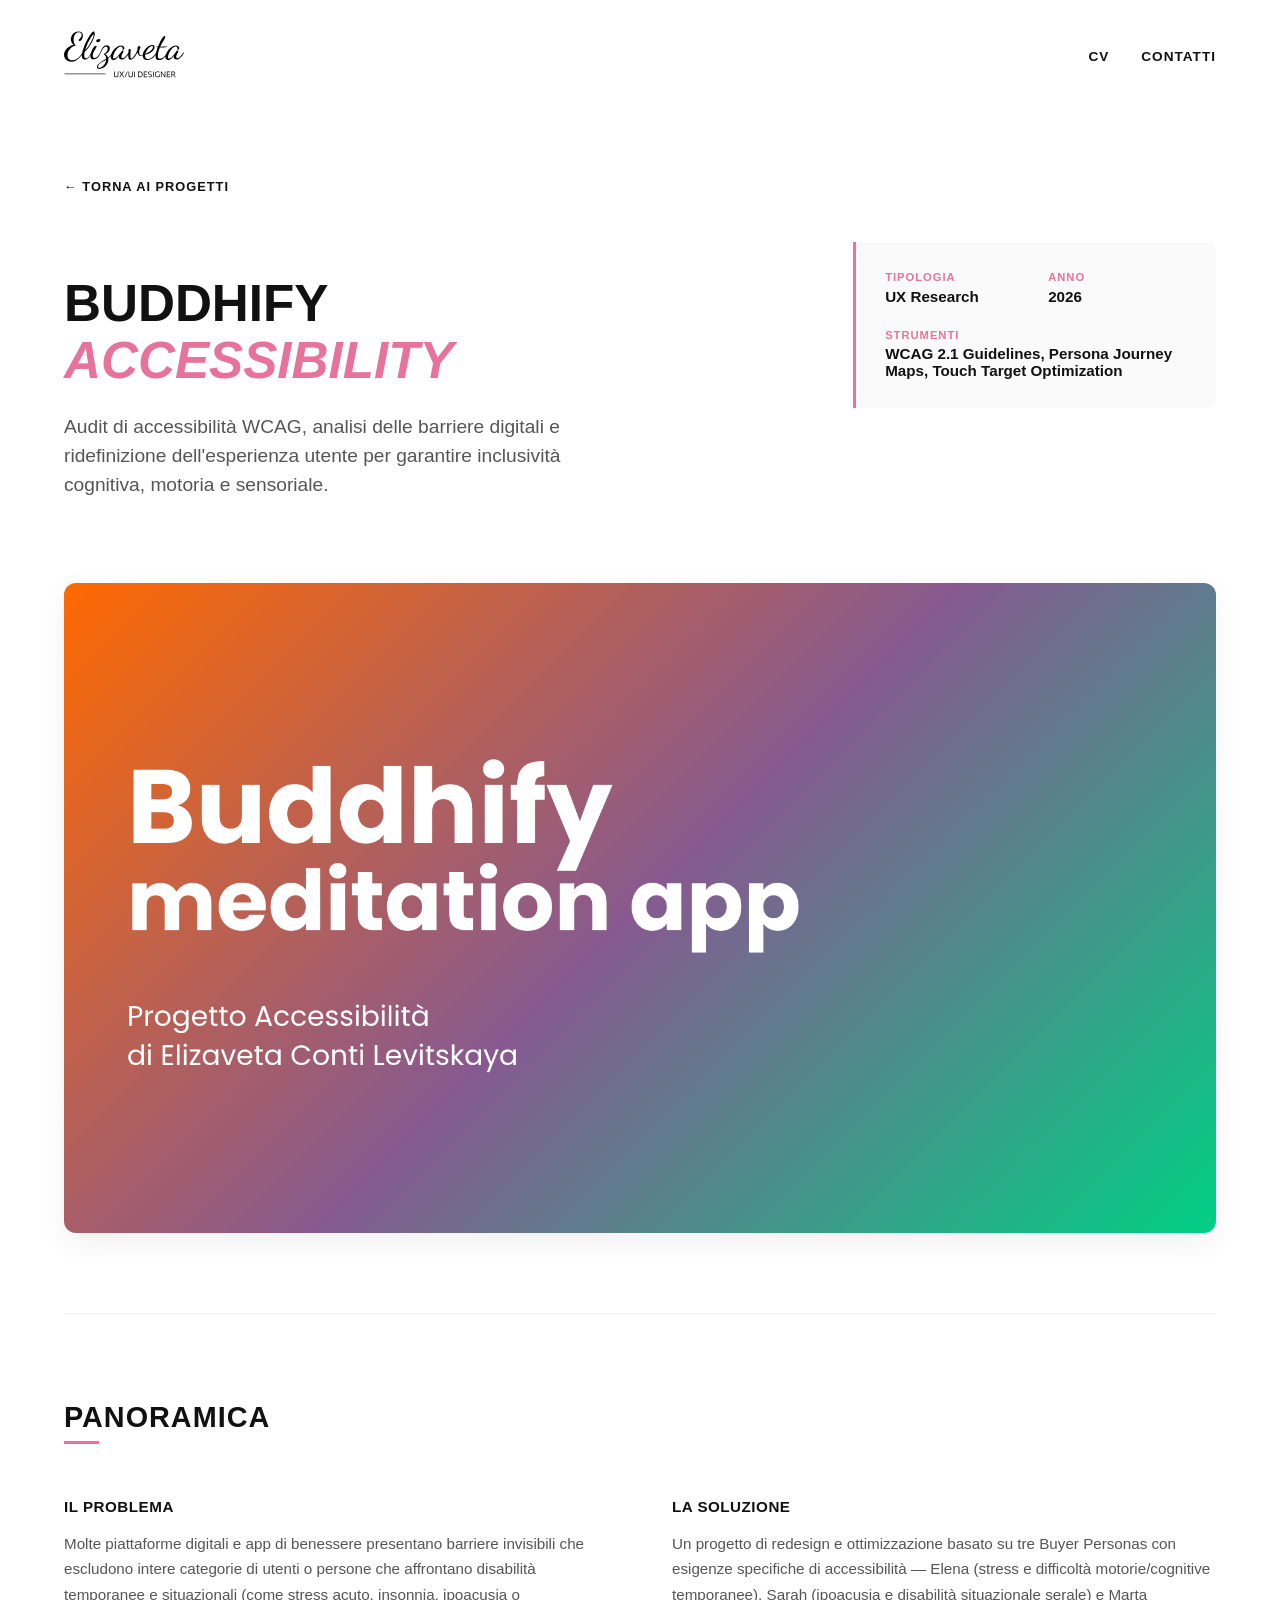
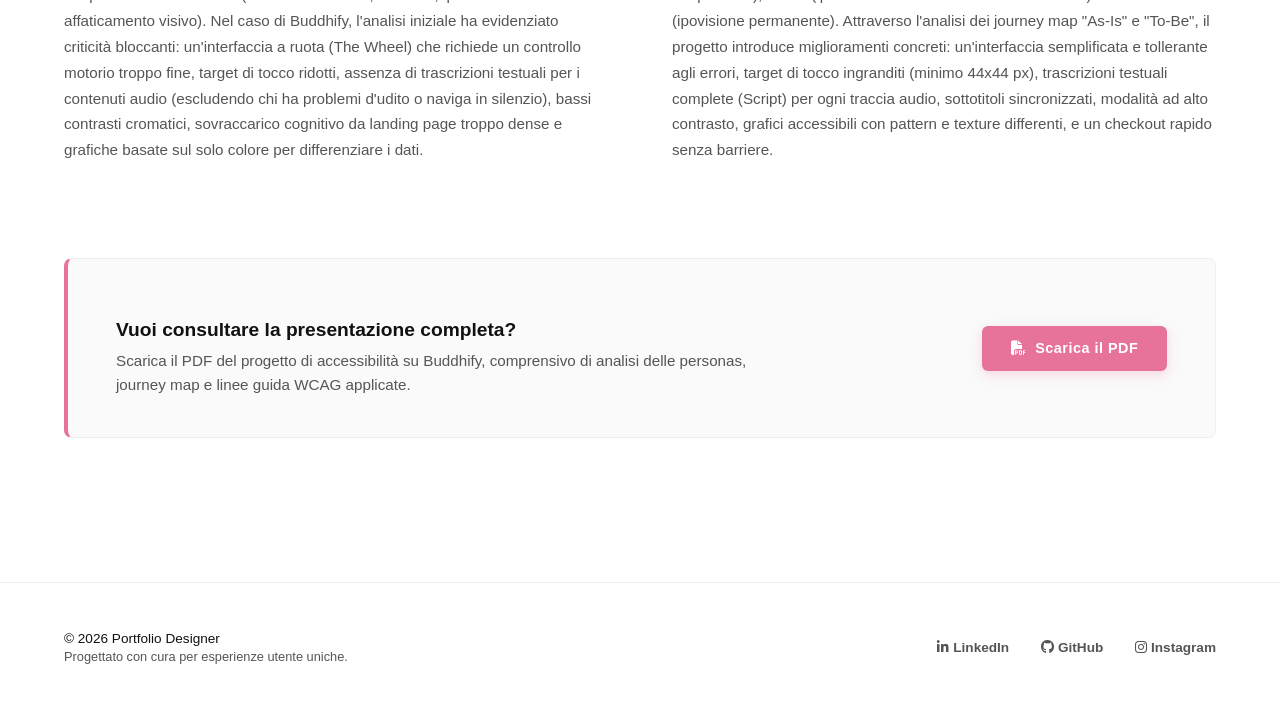
==== buddhify-accessibility.html @ 7c2b1aa5 "Add files via upload" ====
<!DOCTYPE html>
<html lang="it">
<head>
  <meta charset="UTF-8">
  <meta name="viewport" content="width=device-width, initial-scale=1.0">
  <title>Buddhify accessibility - Portfolio Designer</title>
  <link rel="icon" type="image/png" href="assets/img/favicon.jpg">
  <link rel="stylesheet" href="assets/css/main.css">
  <link rel="stylesheet" href="https://cdnjs.cloudflare.com/ajax/libs/font-awesome/6.4.0/css/all.min.css">

   <style>
  /* Stile diretto per il box e il pulsante di download */
  .project-download-section {
    margin-top: 5rem;
    margin-bottom: 3rem;
  }
  .project-download-section .download-card {
    background: #fafafa;
    border: 1px solid #eeeeee;
    border-left: 4px solid #e7739a;
    border-radius: 8px;
    padding: 2.5rem 3rem;
    display: flex;
    justify-content: space-between;
    align-items: center;
    gap: 2rem;
    flex-wrap: wrap;
  }
  .project-download-section .download-info {
    flex: 1;
    min-width: 280px;
  }
  .project-download-section .download-info h3 {
    font-size: 1.2rem;
    font-weight: 700;
    color: #111111;
    margin-bottom: 0.5rem;
  }
  .project-download-section .download-info p {
    font-size: 0.95rem;
    color: #555555;
    line-height: 1.6;
    margin: 0;
  }
  .project-download-section .btn-download {
    display: inline-flex;
    align-items: center;
    gap: 0.6rem;
    background-color: #e7739a;
    color: #ffffff;
    padding: 0.9rem 1.8rem;
    border-radius: 6px;
    font-size: 0.9rem;
    font-weight: 700;
    text-decoration: none;
    letter-spacing: 0.5px;
    transition: all 0.3s ease;
    box-shadow: 0 4px 12px rgba(231, 115, 154, 0.25);
  }
  .project-download-section .btn-download:hover {
    background-color: #d65c85;
    transform: translateY(-2px);
    box-shadow: 0 6px 16px rgba(231, 115, 154, 0.35);
  }
</style>

</head>

<body>

  <!-- Navbar Comune -->
  <header class="navbar">
    <div class="nav-container">
        <a href="index.html" class="logo">
            <img src="assets/img/logo.svg" alt="Logo Portfolio" style="height: 65px; width: auto; display: block; max-height: none;"> 
        </a> 
        <nav class="nav-links">
            <a href="cv.html">CV</a>
            <a href="contatti.html">CONTATTI</a>
        </nav>
    </div>
</header>

  <!-- Contenuto Pagina Progetto -->
  <main class="project-detail">
    <div class="container">
      
      <!-- Link Torna Indietro -->
      <a href="index.html#progetti" class="back-link">← TORNA AI PROGETTI</a>

      <!-- Hero del Progetto: Titolo a sinistra e Metadata a destra -->
      <div class="project-hero-grid">
        <div class="project-title-area">
          <h1>BUDDHIFY<br><span class="highlight">ACCESSIBILITY</span></h1>
          <p class="project-subtitle">Audit di accessibilità WCAG, analisi delle barriere digitali e ridefinizione dell'esperienza utente per garantire inclusività cognitiva, motoria e sensoriale.</p>
        </div>
        
        <div class="project-meta">
          <div class="meta-item">
            <span class="meta-label">TIPOLOGIA</span>
            <span class="meta-value">UX Research</span>
          </div>
          <div class="meta-item">
            <span class="meta-label">ANNO</span>
            <span class="meta-value">2026</span>
          </div>
          <div class="meta-item full-width">
            <span class="meta-label">STRUMENTI</span>
            <span class="meta-value">WCAG 2.1 Guidelines, Persona Journey Maps, Touch Target Optimization</span>
          </div>
        </div>
      </div>

      <!-- Immagine Principale in Evidenza -->
      <div class="project-main-image">
        <img src="assets/img/Buddhify accessibility.png" alt="Buddhify Accessibility">
      </div>

      <!-- Sezione Panoramica (Problema / Soluzione) -->
      <section class="project-section">
        <h2 class="section-title-line">PANORAMICA</h2>
        <div class="panoramica-grid">
          <div class="panoramica-card">
            <h3>IL PROBLEMA</h3>
            <p>Molte piattaforme digitali e app di benessere presentano barriere invisibili che escludono intere categorie di utenti o persone che affrontano disabilità temporanee e situazionali (come stress acuto, insonnia, ipoacusia o affaticamento visivo). Nel caso di Buddhify, l'analisi iniziale ha evidenziato criticità bloccanti: un'interfaccia a ruota (The Wheel) che richiede un controllo motorio troppo fine, target di tocco ridotti, assenza di trascrizioni testuali per i contenuti audio (escludendo chi ha problemi d'udito o naviga in silenzio), bassi contrasti cromatici, sovraccarico cognitivo da landing page troppo dense e grafiche basate sul solo colore per differenziare i dati.</p>
          </div>
          <div class="panoramica-card">
            <h3>LA SOLUZIONE</h3>
            <p>Un progetto di redesign e ottimizzazione basato su tre Buyer Personas con esigenze specifiche di accessibilità — Elena (stress e difficoltà motorie/cognitive temporanee), Sarah (ipoacusia e disabilità situazionale serale) e Marta (ipovisione permanente). Attraverso l'analisi dei journey map "As-Is" e "To-Be", il progetto introduce miglioramenti concreti: un'interfaccia semplificata e tollerante agli errori, target di tocco ingranditi (minimo 44x44 px), trascrizioni testuali complete (Script) per ogni traccia audio, sottotitoli sincronizzati, modalità ad alto contrasto, grafici accessibili con pattern e texture differenti, e un checkout rapido senza barriere.</p>
          </div>
        </div>
      </section>

       <!-- Sezione Download Risorsa / Progetto -->
<section class="project-download-section">
  <div class="download-card">
    <div class="download-info">
      <h3>Vuoi consultare la presentazione completa?</h3>
      <p>Scarica il PDF del progetto di accessibilità su Buddhify, comprensivo di analisi delle personas,<br> journey map e linee guida WCAG applicate.</p>
    </div>
    <a href="assets/img/PDFaccessibilita.pdf" class="btn-download" target="_blank" download>
      <i class="fas fa-file-pdf"></i> Scarica il PDF
    </a>
  </div>
</section>

    </div>
  </main>

  <!-- Footer Comune -->
  <footer class="site-footer">
  <div class="footer-content">
    <div class="footer-left">
      <p>&copy; 2026 Portfolio Designer</p>
      <p class="footer-subtitle">Progettato con cura per esperienze utente uniche.</p>
    </div>
    
    <div class="footer-socials">
      <a href="https://www.linkedin.com/in/elizavetacontil" target="_blank" rel="noopener noreferrer"><i class="fab fa-linkedin-in"></i> LinkedIn</a>
      <a href="https://github.com/lisslevi27-design" target="_blank" rel="noopener noreferrer"><i class="fab fa-github"></i> GitHub</a>
      <a href="https://www.instagram.com/_eli_zavet27?vrfl=MXU3d2oxdzdpNnNm&utm_source=qr" target="_blank" rel="noopener noreferrer"><i class="fab fa-instagram"></i> Instagram</a>
    </div>
  </div>
</footer>

</body>
</html>
---- assets/css/main.css ----
body {
  font-family: "Inter", sans-serif;
  color: #111111;
  background-color: #f9f9fb;
  margin: 0;
  padding: 0;
  box-sizing: border-box;
}

header.navbar {
  background-color: #ffffff;
  padding: 1.5rem 4rem;
  width: 100%;
  box-sizing: border-box;
}
header.navbar .nav-container {
  display: flex;
  justify-content: space-between;
  align-items: center;
  width: 100%;
}
header.navbar .nav-container .logo {
  display: flex;
  align-items: center;
}
header.navbar .nav-container .nav-links {
  display: flex;
  gap: 2rem;
}
header.navbar .nav-container .nav-links a {
  text-decoration: none;
  color: #111111;
  font-size: 0.85rem;
  font-weight: 600;
  letter-spacing: 1px;
  text-transform: uppercase;
  transition: color 0.3s ease;
}
header.navbar .nav-container .nav-links a:hover {
  color: #e7739a;
}

.hero {
  display: flex;
  justify-content: space-between;
  align-items: center;
  padding: 5rem 4rem;
  background-color: #ffffff;
}
.hero-content {
  max-width: 50%;
}
.hero-content h1 {
  font-size: 3.5rem;
  line-height: 1.2;
  font-weight: 800;
  margin-bottom: 1.5rem;
}
.hero-content h1 span {
  color: #e7739a;
  font-style: italic;
}
.hero-content p {
  color: #555555;
  font-size: 1.1rem;
  line-height: 1.6;
  margin-bottom: 2rem;
}
.hero-buttons {
  display: flex;
  gap: 1.5rem;
  align-items: center;
}
.hero-buttons .btn-primary {
  border: 2px solid #e7739a;
  color: #e7739a;
  padding: 1rem 1.5rem;
  border-radius: 10px;
  text-decoration: none;
  font-weight: 600;
  display: inline-flex;
  align-items: center;
  gap: 0.5rem;
  transition: all 0.3s ease;
}
.hero-buttons .btn-primary:hover {
  background-color: #e7739a;
  color: #ffffff;
}
.hero-buttons .btn-secondary {
  color: #111111;
  text-decoration: none;
  font-weight: 600;
  font-size: 1rem;
  transition: color 0.3s ease;
}
.hero-buttons .btn-secondary:hover {
  color: #e7739a;
}
.hero-buttons .btn-text {
  color: #111111;
  text-decoration: none;
  font-weight: 600;
}
.hero-buttons .btn-text:hover {
  color: #e7739a;
}
.hero-image {
  max-width: 45%;
}
.hero-image img {
  width: 100%;
  border-radius: 12px;
  -o-object-fit: cover;
     object-fit: cover;
}

.projects {
  padding: 5rem 4rem;
}
.projects .section-tag {
  color: #e7739a;
  font-size: 0.85rem;
  font-weight: 700;
  letter-spacing: 1.5px;
  text-transform: uppercase;
  margin-bottom: 0.5rem;
}
.projects h2 {
  font-size: 2.5rem;
  font-weight: 800;
  margin-bottom: 3rem;
  color: #111111;
}
.projects-grid {
  display: grid;
  grid-template-columns: repeat(3, 1fr);
  gap: 2rem;
}
.projects-grid .project-card {
  display: flex;
  flex-direction: column;
  background: #ffffff;
  border-radius: 8px;
  overflow: hidden;
  text-decoration: none;
  color: inherit;
  box-shadow: 0 4px 12px rgba(0, 0, 0, 0.03);
  transition: transform 0.3s ease, box-shadow 0.3s ease;
}
.projects-grid .project-card:hover {
  transform: translateY(-5px);
  box-shadow: 0 8px 20px rgba(0, 0, 0, 0.08);
}
.projects-grid .project-card img {
  width: 100%;
  height: 260px;
  -o-object-fit: cover;
     object-fit: cover;
  display: block;
}
.projects-grid .project-card-info {
  padding: 1.8rem;
  display: flex;
  flex-direction: column;
  gap: 0.4rem;
}
.projects-grid .project-card-info .tag {
  display: inline-block;
  align-self: flex-start;
  font-size: 0.65rem;
  font-weight: 700;
  color: #e7739a;
  background-color: rgba(231, 115, 154, 0.1);
  padding: 0.3rem 0.6rem;
  border-radius: 4px;
  margin-bottom: 0.8rem;
  text-transform: uppercase;
}
.projects-grid .project-card-info .project-header {
  display: flex;
  justify-content: space-between;
  align-items: center;
  margin-bottom: 0.5rem;
}
.projects-grid .project-card-info .project-header h3 {
  font-size: 1.5rem;
  font-weight: 700;
  color: #111111;
  margin: 0;
}
.projects-grid .project-card-info .project-header .year {
  font-size: 0.8rem;
  color: #555555;
  font-weight: 500;
}
.projects-grid .project-card-info p {
  color: #555555;
  font-size: 1rem;
  line-height: 1.4;
  margin: 0;
}

.contact {
  padding: 10rem 8rem;
  text-align: center;
  background-color: #ffffff;
}
.contact .section-tag {
  color: #e7739a;
  font-size: 0.85rem;
  font-weight: 700;
  letter-spacing: 1.5px;
  text-transform: uppercase;
  margin-bottom: 0.1rem;
}
.contact h2 {
  font-size: 2.5rem;
  font-weight: 800;
  color: #111111;
  margin-bottom: 3.5rem;
  margin-top: 0;
}
.contact-subtitle {
  font-size: 2.2rem;
  font-weight: 800;
  color: #111111;
  margin-bottom: 3rem;
  text-transform: uppercase;
}
.contact-subtitle .highlight {
  color: #e7739a;
  font-style: italic;
}
.contact .contact-action {
  display: flex;
  justify-content: center;
  align-items: center;
  gap: 3rem;
}
.contact .contact-action .btn-primary {
  background-color: #e7739a;
  color: #ffffff;
  padding: 1.6rem 2.4rem;
  border-radius: 8px;
  text-decoration: none;
  font-weight: 700;
  font-size: 0.9rem;
  letter-spacing: 1px;
  box-shadow: 0 4px 14px rgba(231, 115, 154, 0.4);
  transition: background-color 0.3s ease, transform 0.2s ease;
}
.contact .contact-action .btn-primary:hover {
  background-color: #d25f85;
  transform: translateY(-2px);
}
.contact .contact-action .direct-email-box {
  display: flex;
  flex-direction: column;
  align-items: flex-start;
  text-align: left;
  padding-left: 1.5rem;
  border-left: 1px solid #d0d0d0;
}
.contact .contact-action .direct-email-box .email-label {
  font-size: 0.7rem;
  font-weight: 600;
  color: #555555;
  letter-spacing: 0.5px;
  margin-bottom: 0.2rem;
}
.contact .contact-action .direct-email-box .email-address {
  font-size: 0.95rem;
  font-weight: 700;
  color: #111111;
}

.site-footer {
  padding: 3rem 4rem;
  background-color: #ffffff;
  border-top: 1px solid #eeeeee;
}
.site-footer .footer-content {
  display: flex;
  justify-content: space-between;
  align-items: center;
  flex-wrap: wrap;
  gap: 1.5rem;
}
.site-footer .footer-content .footer-left p {
  margin: 0;
  font-size: 0.85rem;
  color: #111111;
  font-weight: 500;
}
.site-footer .footer-content .footer-left .footer-subtitle {
  font-size: 0.8rem;
  color: #555555;
  margin-top: 0.2rem;
}
.site-footer .footer-content .footer-socials {
  display: flex;
  gap: 2rem;
}
.site-footer .footer-content .footer-socials a {
  font-size: 0.85rem;
  font-weight: 600;
  color: #555555;
  text-decoration: none;
  transition: color 0.3s ease;
}
.site-footer .footer-content .footer-socials a:hover {
  color: #e7739a;
}

.project-detail {
  padding: 4rem 0 6rem 0;
  background-color: #ffffff;
}
.project-detail .container {
  max-width: 1200px;
  margin: 0 auto;
  padding: 0 4rem;
}
.project-detail .back-link {
  display: inline-block;
  font-size: 0.8rem;
  font-weight: 700;
  color: #111111;
  text-decoration: none;
  letter-spacing: 1px;
  margin-bottom: 3rem;
  transition: color 0.3s ease;
}
.project-detail .back-link:hover {
  color: #e7739a;
}
.project-detail .project-hero-grid {
  display: grid;
  grid-template-columns: 2fr 1fr;
  gap: 4rem;
  align-items: start;
  margin-bottom: 4rem;
}
.project-detail .project-hero-grid .project-title-area h1 {
  font-size: 3.2rem;
  font-weight: 800;
  line-height: 1.1;
  color: #111111;
  margin-bottom: 1.5rem;
  text-transform: uppercase;
}
.project-detail .project-hero-grid .project-title-area h1 .highlight {
  color: #e7739a;
  font-style: italic;
}
.project-detail .project-hero-grid .project-title-area .project-subtitle {
  font-size: 1.2rem;
  color: #555555;
  line-height: 1.5;
  max-width: 550px;
}
.project-detail .project-hero-grid .project-meta {
  background: #fafafa;
  border-left: 3px solid #e7739a;
  padding: 1.8rem;
  display: grid;
  grid-template-columns: 1fr 1fr;
  gap: 1.5rem;
  border-radius: 0 8px 8px 0;
}
.project-detail .project-hero-grid .project-meta .meta-item {
  display: flex;
  flex-direction: column;
  gap: 0.3rem;
}
.project-detail .project-hero-grid .project-meta .meta-item.full-width {
  grid-column: span 2;
}
.project-detail .project-hero-grid .project-meta .meta-item .meta-label {
  font-size: 0.7rem;
  font-weight: 700;
  color: #e7739a;
  letter-spacing: 1px;
}
.project-detail .project-hero-grid .project-meta .meta-item .meta-value {
  font-size: 0.95rem;
  font-weight: 600;
  color: #111111;
}
.project-detail .project-main-image {
  margin-bottom: 5rem;
  border-radius: 12px;
  overflow: hidden;
  box-shadow: 0 10px 30px rgba(0, 0, 0, 0.06);
}
.project-detail .project-main-image img {
  width: 100%;
  height: 650px;
  -o-object-fit: cover;
     object-fit: cover;
  display: block;
}
.project-detail .project-section {
  margin-bottom: 5rem;
  border-top: 1px solid #eeeeee;
  padding-top: 4rem;
}
.project-detail .project-section .section-title-line {
  font-size: 1.8rem;
  font-weight: 800;
  color: #111111;
  margin-bottom: 3rem;
  letter-spacing: 1px;
  position: relative;
}
.project-detail .project-section .section-title-line::after {
  content: "";
  position: absolute;
  left: 0;
  bottom: -10px;
  width: 35px;
  height: 3px;
  background-color: #e7739a;
}
.project-detail .project-section .panoramica-grid {
  display: grid;
  grid-template-columns: 1fr 1fr;
  gap: 4rem;
}
.project-detail .project-section .panoramica-grid .panoramica-card h3 {
  font-size: 0.95rem;
  font-weight: 700;
  color: #111111;
  margin-bottom: 1rem;
  letter-spacing: 0.5px;
}
.project-detail .project-section .panoramica-grid .panoramica-card p {
  font-size: 0.95rem;
  color: #555555;
  line-height: 1.7;
}/*# sourceMappingURL=main.css.map */
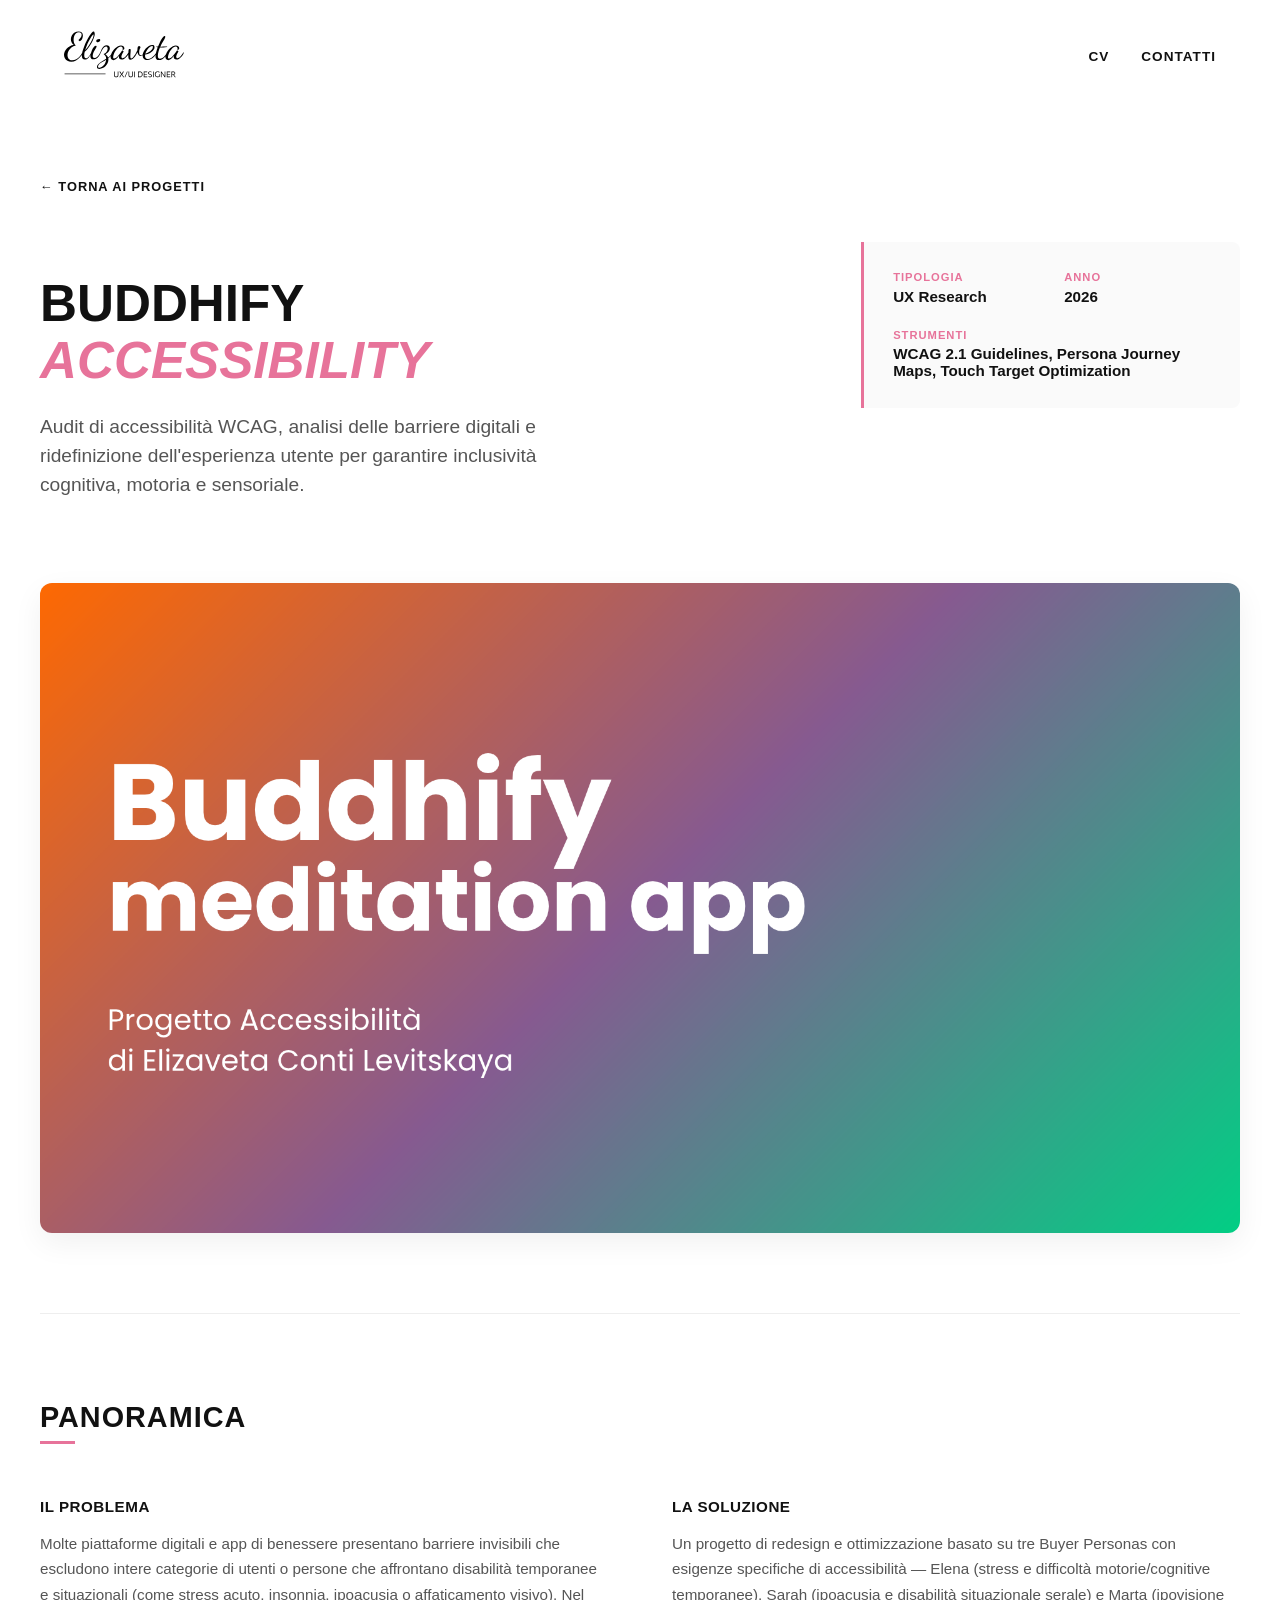
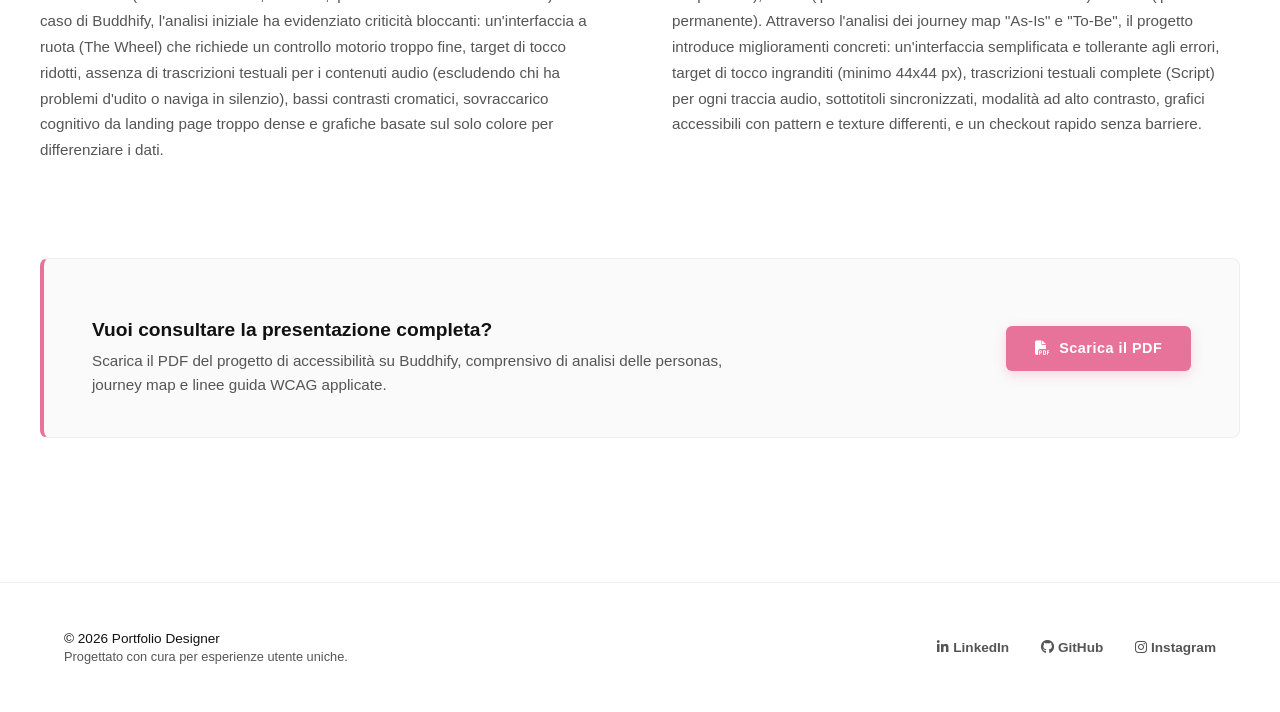
==== commit c91c4d3c: "Add files via upload" ====
--- a/buddhify-accessibility.html
+++ b/buddhify-accessibility.html
@@ -62,6 +62,298 @@
     transform: translateY(-2px);
     box-shadow: 0 6px 16px rgba(231, 115, 154, 0.35);
   }
+
+
+
+   /* --- EFFETTO HOVER ROSA GLOBALE --- */
+  a {
+    transition: color 0.3s ease, background-color 0.3s ease, border-color 0.3s ease;
+  }
+
+  header nav a:hover,
+  footer a:hover,
+  main > div > a:first-child:hover {
+    color: #e91e63 !important;
+  }
+
+  footer a:hover i {
+    color: #e91e63 !important;
+  }
+
+  a[download]:hover {
+    background-color: #e91e63 !important;
+    color: #ffffff !important;
+    border-color: #e91e63 !important;
+  }
+
+  /* --- REGOLE RESPONSIVE MOBILE --- */
+  @media (max-width: 768px) {
+    
+    /* 1. HEADER E NAVBAR */
+    header {
+      padding: 1rem !important;
+    }
+
+    header > div {
+      display: flex !important;
+      justify-content: space-between !important;
+      align-items: center !important;
+      padding: 0 !important;
+    }
+
+    header img {
+      height: 32px !important;
+      width: auto !important;
+      display: block !important;
+    }
+
+    header nav {
+      display: flex !important;
+      gap: 1.2rem !important;
+    }
+
+    /* 2. CONTENITORE PRINCIPALE */
+    main {
+      padding: 1.5rem 1rem !important;
+      box-sizing: border-box !important;
+      width: 100% !important;
+      overflow-x: hidden !important;
+    }
+
+    main > div {
+      display: flex !important;
+      flex-direction: column !important;
+      gap: 1.8rem !important;
+      width: 100% !important;
+      box-sizing: border-box !important;
+    }
+
+    main > div > a:first-child {
+      font-size: 0.9rem !important;
+      margin-bottom: 0.5rem !important;
+      display: inline-block !important;
+    }
+
+    /* 3. INTESTAZIONE E METADATI IN COLONNA */
+    main > div > div:nth-of-type(1) {
+      display: flex !important;
+      flex-direction: column !important;
+      gap: 1.5rem !important;
+      width: 100% !important;
+    }
+
+    main > div > div:nth-of-type(1) > div:nth-child(1) {
+      width: 100% !important;
+    }
+
+    main > div > div:nth-of-type(1) > div:nth-child(1) h1 {
+      font-size: 1.8rem !important;
+      line-height: 1.2 !important;
+      margin-bottom: 0.8rem !important;
+    }
+
+    main > div > div:nth-of-type(1) > div:nth-child(1) p {
+      font-size: 0.95rem !important;
+      line-height: 1.5 !important;
+    }
+
+    main > div > div:nth-of-type(1) > div:nth-child(2) {
+      display: flex !important;
+      flex-direction: column !important;
+      gap: 1rem !important;
+      background: #fafafa !important;
+      padding: 1.2rem !important;
+      border-radius: 12px !important;
+      width: 100% !important;
+      box-sizing: border-box !important;
+      border-left: 3px solid #e91e63 !important;
+    }
+
+    /* 4. IMMAGINE PRINCIPALE DEL PROGETTO */
+    main > div > div:nth-of-type(2) {
+      width: 100% !important;
+      display: flex !important;
+      justify-content: center !important;
+    }
+
+    main > div > div:nth-of-type(2) img {
+      width: 100% !important;
+      height: auto !important;
+      max-height: 280px !important;
+      object-fit: contain !important;
+      border-radius: 12px !important;
+      background-color: #fafafa !important;
+      display: block !important;
+    }
+
+    /* 5. SEZIONE PANORAMICA (Problema e Soluzione) */
+    main section {
+      padding: 1rem 0 !important;
+      width: 100% !important;
+      box-sizing: border-box !important;
+    }
+
+    main section h2 {
+      font-size: 1.4rem !important;
+      margin-bottom: 1.2rem !important;
+    }
+
+    main section > div {
+      display: flex !important;
+      flex-direction: column !important;
+      gap: 1.8rem !important;
+      width: 100% !important;
+      box-sizing: border-box !important;
+    }
+
+    main section > div > div {
+      width: 100% !important;
+      max-width: 100% !important;
+      box-sizing: border-box !important;
+      float: none !important;
+    }
+
+    main section h3 {
+      font-size: 1.1rem !important;
+      margin-bottom: 0.5rem !important;
+    }
+
+    main section p {
+      font-size: 0.95rem !important;
+      line-height: 1.6 !important;
+    }
+
+    /* 1. Reset e centratura della sezione download */
+    .project-download-section {
+      margin-top: 0.5rem !important;
+      margin-bottom: 2rem !important;
+      padding: 0 1rem !important;
+      width: 100% !important;
+      box-sizing: border-box !important;
+    }
+
+    /* 2. Trasformazione della card in colonna centrata */
+    .project-download-section .download-card {
+      background: #fafafa !important;
+      border: 1px solid #eeeeee !important;
+      border-left: 4px solid #e7739a !important;
+      border-radius: 8px !important;
+      padding: 4rem 2rem !important;
+      display: flex !important;
+      flex-direction: column !important;
+      align-items: center !important;
+      text-align: center !important;
+      gap: 1.5rem !important;
+      width: 100% !important;
+      box-sizing: border-box !important;
+    }
+
+    /* 3. Area informativa allineata al centro */
+    .project-download-section .download-info {
+      width: 100% !important;
+      min-width: 0 !important;
+      text-align: center !important;
+    }
+
+    .project-download-section .download-info h3 {
+      font-size: 1.15rem !important;
+      font-weight: 700 !important;
+      color: #111111 !important;
+      margin-bottom: 0.6rem !important;
+      text-align: center !important;
+    }
+
+    .project-download-section .download-info p {
+      font-size: 0.92rem !important;
+      color: #555555 !important;
+      line-height: 1.6 !important;
+      margin: 0 !important;
+      text-align: center !important;
+    }
+
+    /* Rimozione del tag br forzato su mobile per evitare spaziature anomale */
+    .project-download-section .download-info p br {
+      display: none !important;
+    }
+
+    /* 4. Pulsante a larghezza piena e perfettamente centrato come in Immagine 2 */
+    .project-download-section .btn-download {
+      display: inline-flex !important;
+      justify-content: center !important;
+      align-items: center !important;
+      gap: 0.6rem !important;
+      background-color: transparent !important;
+      color: #e7739a !important;
+      border: 2px solid #e7739a !important;
+      padding: 0.9rem 1.5rem !important;
+      border-radius: 8px !important;
+      font-size: 0.9rem !important;
+      font-weight: 700 !important;
+      text-decoration: none !important;
+      width: 100% !important;
+      max-width: 100% !important;
+      box-sizing: border-box !important;
+      margin: 0 auto !important;
+      box-shadow: none !important;
+    }
+
+    .project-download-section .btn-download:hover {
+      background-color: #e7739a !important;
+      color: #ffffff !important;
+      transform: none !important;
+    }
+    /* 7. FOOTER CON SOCIAL SU UN'UNICA RIGA */
+    footer {
+      padding: 2.5rem 1rem !important;
+      text-align: center !important;
+      background-color: #fff !important;
+      margin-top: 2rem !important;
+      border-top: 1px solid #eee !important;
+      width: 100% !important;
+      box-sizing: border-box !important;
+    }
+
+    footer > div {
+      display: flex !important;
+      flex-direction: column !important;
+      gap: 2rem !important;
+      align-items: center !important;
+      width: 100% !important;
+    }
+
+    footer > div > div:first-child {
+      display: flex !important;
+      flex-direction: column !important;
+      gap: 0.5rem !important;
+      color: #666 !important;
+      font-size: 0.9rem !important;
+    }
+
+    footer > div > div:last-child {
+      display: flex !important;
+      flex-direction: row !important;
+      justify-content: center !important;
+      align-items: center !important;
+      gap: 1.5rem !important;
+      width: 100% !important;
+    }
+
+    footer > div > div:last-child a {
+      display: flex !important;
+      align-items: center !important;
+      gap: 0.5rem !important;
+      text-decoration: none !important;
+      color: #333 !important;
+      font-size: 0.95rem !important;
+      font-weight: 500 !important;
+    }
+
+    footer > div > div:last-child a i {
+      font-size: 1.2rem !important;
+      color: #e91e63 !important;
+    }
+  }
+
 </style>
 
 </head>
--- a/assets/css/main.css
+++ b/assets/css/main.css
@@ -320,7 +320,7 @@
 .project-detail .container {
   max-width: 1200px;
   margin: 0 auto;
-  padding: 0 4rem;
+  padding: 0 1rem;
 }
 .project-detail .back-link {
   display: inline-block;
